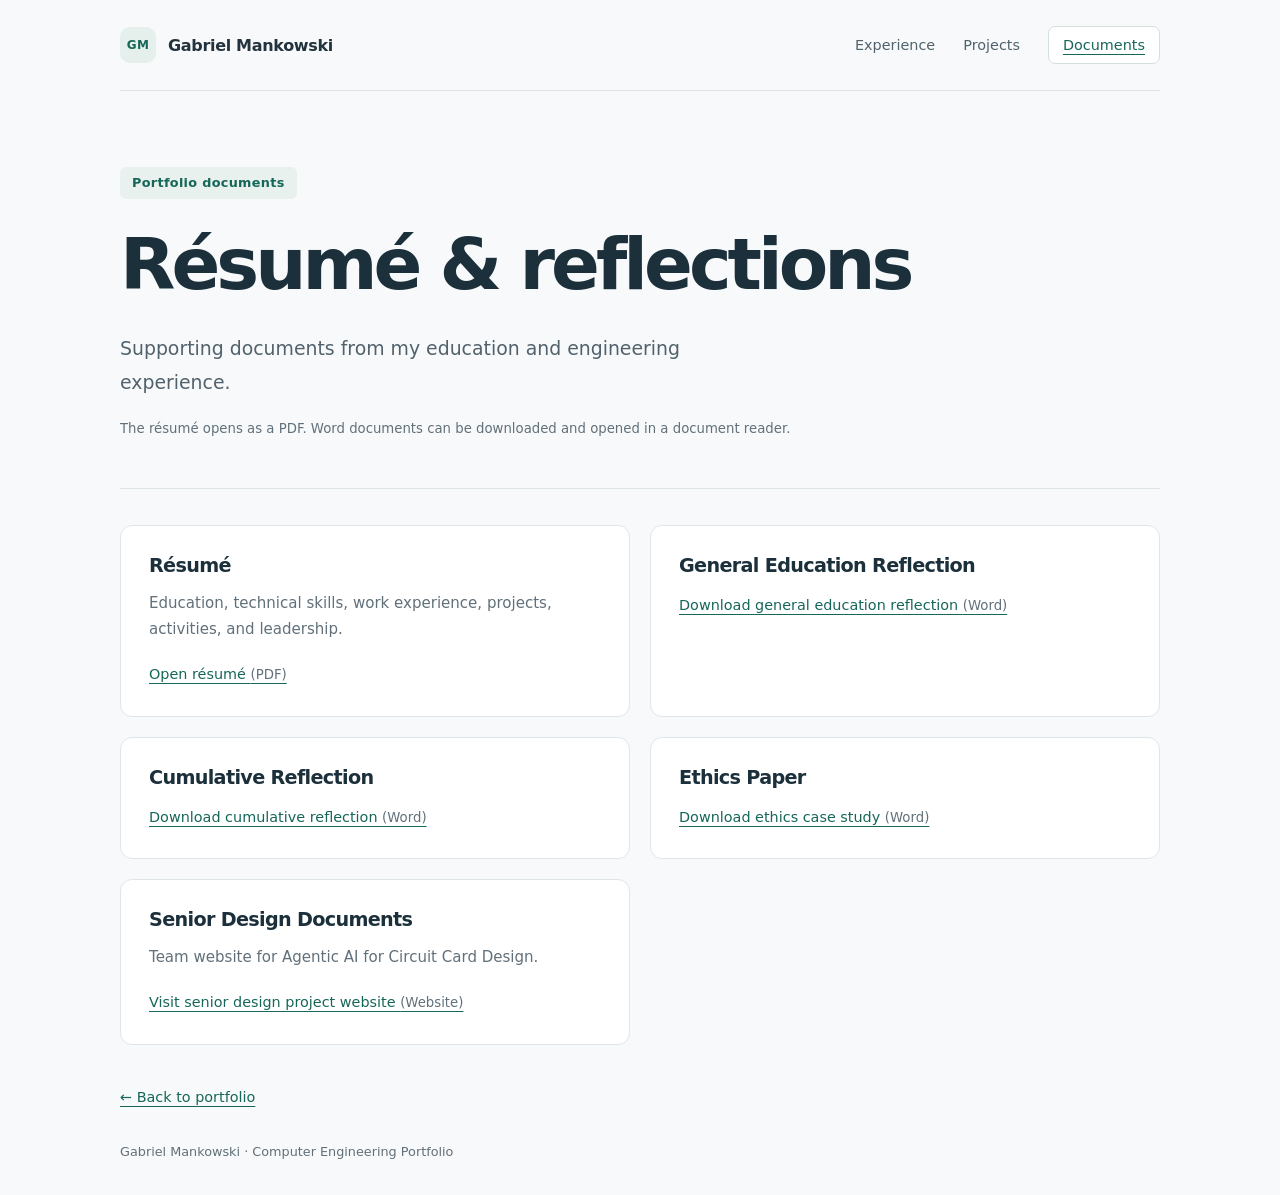
==== documents.html @ 1ad12d98 "initial website" ====
<!doctype html>
<html lang="en">
<head>
  <meta charset="utf-8">
  <meta name="viewport" content="width=device-width, initial-scale=1">
  <meta name="description" content="Gabriel Mankowski's résumé, portfolio reflections, and ethics paper.">
  <title>Documents | Gabriel Mankowski</title>
  <link rel="stylesheet" href="styles.css">
</head>
<body>
  <a class="skip-link" href="#main">Skip to content</a>
  <header class="site-header">
    <a class="site-name" href="index.html">Gabriel Mankowski</a>
    <nav aria-label="Main navigation">
      <a href="index.html#experience">Experience</a>
      <a href="index.html#projects">Projects</a>
      <a href="documents.html" aria-current="page">Documents</a>
    </nav>
  </header>
  <main id="main">
    <section class="intro" aria-labelledby="documents-heading">
      <p class="eyebrow">Portfolio documents</p>
      <h1 id="documents-heading">Résumé &amp; reflections</h1>
      <p class="lead">Supporting documents from my education and engineering experience.</p>
      <p class="note">The résumé opens as a PDF. Word documents can be downloaded and opened in a document reader.</p>
    </section>
    <section class="document-list" aria-label="Available documents">
      <article id="resume">
        <h2>Résumé</h2>
        <p>Education, technical skills, work experience, projects, activities, and leadership.</p>
        <a href="documents/Gabe%20Mankowski%20Resume.pdf">Open résumé <span class="file-type">(PDF)</span></a>
      </article>
      <article id="general-education">
        <h2>General Education Reflection</h2>
        <a href="documents/4940_GenEd_Reflection.docx" download>Download general education reflection <span class="file-type">(Word)</span></a>
      </article>
      <article id="cumulative-reflection">
        <h2>Cumulative Reflection</h2>
        <a href="documents/4940_Cumulative_Reflection.docx" download>Download cumulative reflection <span class="file-type">(Word)</span></a>
      </article>
      <article id="ethics">
        <h2>Ethics Paper</h2>
        <a href="documents/Final_Case_Study.docx" download>Download ethics case study <span class="file-type">(Word)</span></a>
      </article>
      <article id="senior-design">
        <h2>Senior Design Documents</h2>
        <p>Team website for Agentic AI for Circuit Card Design.</p>
        <a href="https://sdmay27-16.sd.ece.iastate.edu/">Visit senior design project website <span class="file-type">(Website)</span></a>
      </article>
    </section>
    <p class="back-link"><a href="index.html">← Back to portfolio</a></p>
  </main>
  <footer>Gabriel Mankowski · Computer Engineering Portfolio</footer>
</body>
</html>
---- styles.css ----
:root {
  color-scheme: light;
  font-family: "Segoe UI", system-ui, -apple-system, BlinkMacSystemFont, sans-serif;
  color: #23333e;
  background: #f7f9fa;
  line-height: 1.7;
  --accent: #166759;
  --muted: #61707a;
  --border: #dfe6e9;
}
* { box-sizing: border-box; }
body { margin: 0; }
a { color: var(--accent); text-underline-offset: 4px; }
a:hover { color: #0b463b; }
a:focus-visible { outline: 3px solid #278b79; outline-offset: 5px; }
.site-header, main, footer { width: min(100% - 64px, 1040px); margin-inline: auto; }
.site-header { display: flex; justify-content: space-between; align-items: center; gap: 24px; padding-block: 26px; border-bottom: 1px solid var(--border); }
.site-name { display: inline-flex; align-items: center; gap: 12px; color: #23333e; font-weight: 650; text-decoration: none; letter-spacing: -.02em; }
.site-name::before { content: "GM"; display: grid; place-items: center; width: 36px; height: 36px; border-radius: 10px; background: #e5efeb; color: var(--accent); font-size: .75rem; font-weight: 750; letter-spacing: .02em; }
nav { display: flex; align-items: center; flex-wrap: wrap; gap: 28px; font-size: .9rem; }
nav a { color: #52626c; text-decoration: none; }
nav a:last-child { border: 1px solid #d4dfde; border-radius: 7px; padding: 6px 14px; color: var(--accent); background: #fff; }
nav a:hover, nav a[aria-current="page"] { color: var(--accent); text-decoration: underline; }
section { padding-block: 48px; border-bottom: 1px solid var(--border); scroll-margin-top: 28px; }
.intro { padding-block: 76px 48px; }
h1, h2, h3 { line-height: 1.2; font-weight: 650; color: #1c303c; }
h1 { font-size: clamp(2.6rem, 6.5vw, 4.5rem); margin: 22px 0 24px; letter-spacing: -.055em; }
h2 { font-size: 1.85rem; margin: 0 0 28px; letter-spacing: -.035em; }
h3 { font-size: 1.35rem; margin: 0 0 8px; letter-spacing: -.025em; }
p { margin: 0 0 18px; }
p:last-child { margin-bottom: 0; }
.eyebrow { display: inline-block; color: var(--accent); background: #e8f1ed; padding: 5px 12px; border-radius: 6px; font-size: .8rem; font-weight: 600; letter-spacing: .025em; margin: 0; }
.lead { font-size: 1.18rem; max-width: 650px; line-height: 1.8; color: #52626c; }
.intro-actions { display: flex; align-items: center; flex-wrap: wrap; gap: 24px; margin-block: 30px; }
.button { display: inline-flex; align-items: center; gap: 24px; padding: 11px 20px; background: var(--accent); color: #fff; border-radius: 7px; text-decoration: none; font-size: .92rem; font-weight: 600; }
.button:hover { background: #0b463b; color: #fff; }
.text-link { font-size: .92rem; font-weight: 600; text-decoration: none; }
.text-link:hover { text-decoration: underline; }
.contact { display: flex; flex-wrap: wrap; gap: 8px 24px; color: var(--muted); font-size: .85rem; }
.contact a { color: var(--muted); text-decoration: none; }
.contact a:hover { text-decoration: underline; }
.goals { display: grid; grid-template-columns: 1fr 2fr; gap: 40px; }
.goals h2 { max-width: 220px; }
.goals p { margin: 0; color: #52626c; }
#projects { display: grid; grid-template-columns: repeat(2, minmax(0, 1fr)); gap: 22px; }
#projects > h2 { grid-column: 1 / -1; margin-bottom: 4px; }
#projects article { padding: 30px; background: #fff; border: 1px solid var(--border); border-radius: 12px; box-shadow: 0 3px 12px #23333e04; }
#projects .senior-design { grid-column: 1 / -1; background: #edf3f1; border-color: #d8e5df; padding: 30px; }
.senior-design > p:not(.project-label) { max-width: 850px; }
.senior-design dl { border-color: #d8e5df; }
.project-label { font-size: .72rem; font-weight: 700; text-transform: uppercase; letter-spacing: .1em; color: var(--accent); margin-bottom: 16px; }
.date, .note, .file-type { color: var(--muted); font-size: .83rem; }
#projects article > p:not(.project-label):not(.date):not(.note) { font-size: .94rem; }
dl { margin: 22px 0 0; padding-top: 18px; border-top: 1px solid #e9edef; font-size: .9rem; }
dt { color: #23333e; font-size: .78rem; font-weight: 700; margin-top: 16px; }
dt:first-child { margin-top: 0; }
dd { color: #61707a; margin: 4px 0 0; }
#experience article { position: relative; border-left: 2px solid #d8e5df; margin-left: 5px; padding: 0 0 36px 28px; }
#experience article::before { content: ""; position: absolute; width: 10px; height: 10px; border-radius: 50%; top: 8px; left: -6px; background: var(--accent); border: 2px solid #f7f9fa; }
#experience article:last-child { padding-bottom: 0; }
#experience article p { max-width: 820px; color: #52626c; }
#experience article .date { color: var(--muted); }
.documents-callout { background: #eaf1ef; border: 1px solid #d8e5df; border-radius: 12px; margin-top: 40px; padding: 32px; }
.documents-callout h2 { margin-bottom: 12px; }
.documents-callout p { color: #52626c; }
.documents-callout > a { font-weight: 600; font-size: .92rem; }
.document-list { display: grid; grid-template-columns: repeat(2, minmax(0, 1fr)); gap: 20px; border: 0; padding-block: 36px 12px; }
.document-list article { background: #fff; border: 1px solid var(--border); border-radius: 12px; padding: 28px; scroll-margin-top: 20px; }
.document-list h2 { font-size: 1.2rem; margin-bottom: 14px; }
.document-list p { color: var(--muted); font-size: .94rem; }
.document-list a { font-size: .9rem; }
.back-link { margin-block: 28px; font-size: .9rem; }
footer { padding-block: 32px; color: var(--muted); font-size: .8rem; }
.skip-link { position: absolute; top: -100px; left: 20px; padding: 10px 15px; background: white; z-index: 1; }
.skip-link:focus { top: 10px; }
@media (min-width: 1000px) {
  #projects { grid-template-columns: repeat(6, minmax(0, 1fr)); }
  #projects article { grid-column: span 2; padding: 26px; }
  #projects .featured-project { grid-column: span 3; }
}
@media (max-width: 700px) {
  .site-header, main, footer { width: min(100% - 40px, 1040px); }
  .site-header { align-items: flex-start; flex-direction: column; gap: 18px; padding-block: 20px; }
  nav { gap: 24px; }
  .intro { padding-block: 48px 32px; }
  .eyebrow { font-size: .72rem; }
  .lead { font-size: 1.05rem; }
  section { padding-block: 32px; }
  .goals { grid-template-columns: 1fr; gap: 0; }
  .goals h2 { max-width: none; margin-bottom: 18px; }
  #projects, .document-list { grid-template-columns: 1fr; }
  #projects article, #projects .senior-design, .document-list article { padding: 24px; }
  h2 { font-size: 1.6rem; }
  .documents-callout { padding: 24px; margin-top: 30px; }
}
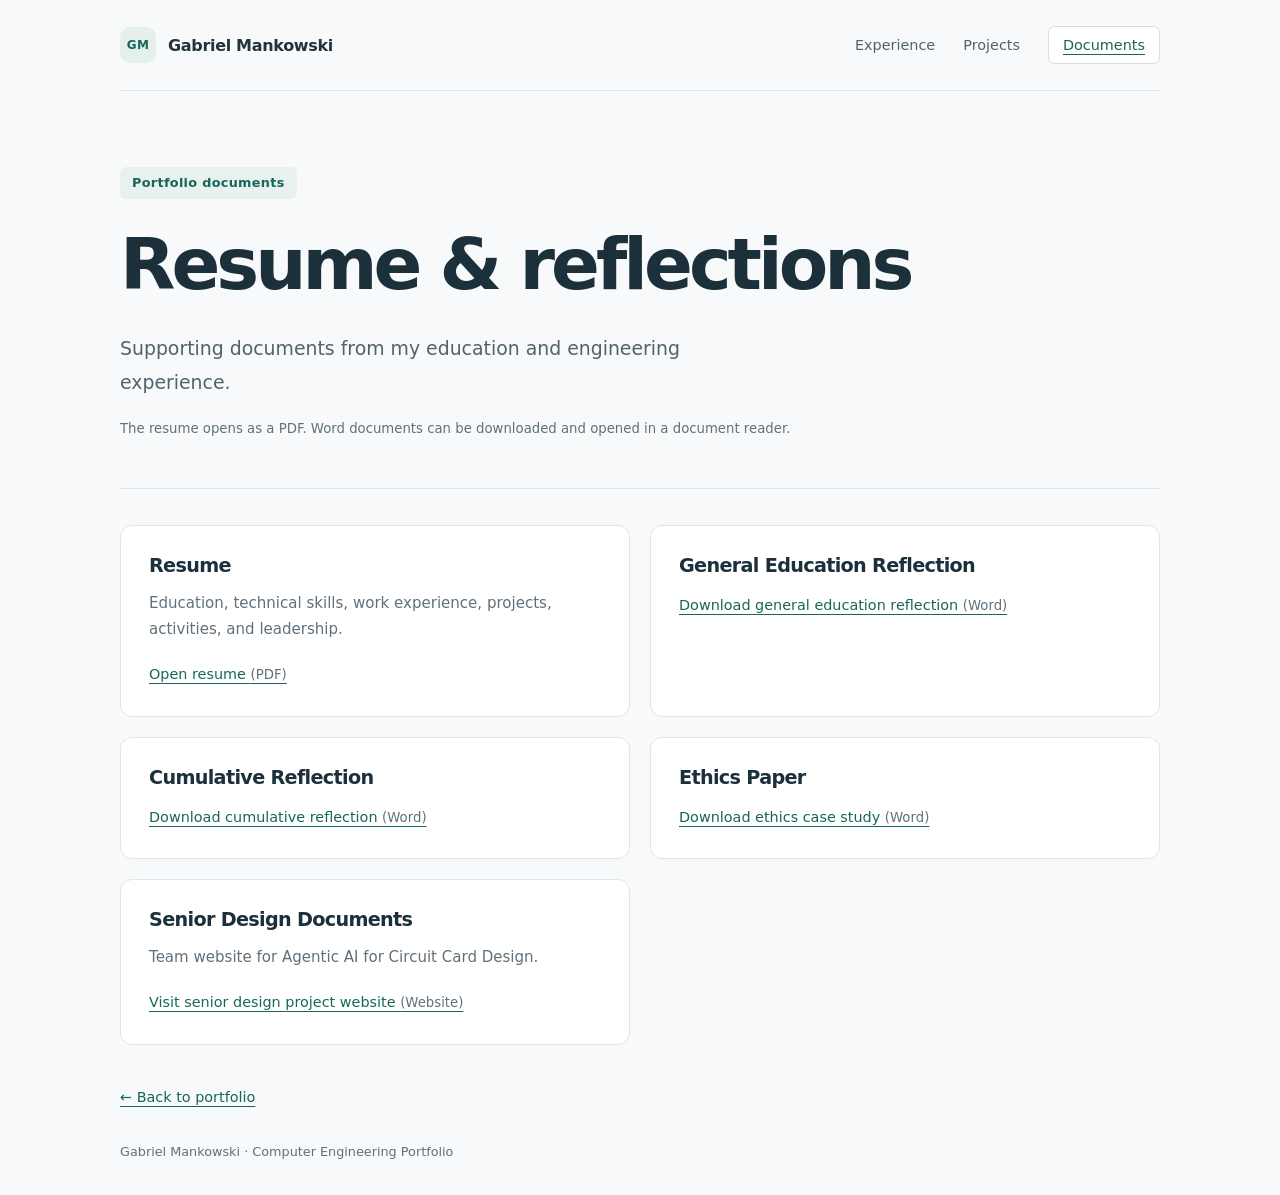
==== commit d12fa742: "updated text" ====
--- a/documents.html
+++ b/documents.html
@@ -3,7 +3,7 @@
 <head>
   <meta charset="utf-8">
   <meta name="viewport" content="width=device-width, initial-scale=1">
-  <meta name="description" content="Gabriel Mankowski's résumé, portfolio reflections, and ethics paper.">
+  <meta name="description" content="Gabriel Mankowski's resume, portfolio reflections, and ethics paper.">
   <title>Documents | Gabriel Mankowski</title>
   <link rel="stylesheet" href="styles.css">
 </head>
@@ -20,15 +20,15 @@
   <main id="main">
     <section class="intro" aria-labelledby="documents-heading">
       <p class="eyebrow">Portfolio documents</p>
-      <h1 id="documents-heading">Résumé &amp; reflections</h1>
+      <h1 id="documents-heading">Resume &amp; reflections</h1>
       <p class="lead">Supporting documents from my education and engineering experience.</p>
-      <p class="note">The résumé opens as a PDF. Word documents can be downloaded and opened in a document reader.</p>
+      <p class="note">The resume opens as a PDF. Word documents can be downloaded and opened in a document reader.</p>
     </section>
     <section class="document-list" aria-label="Available documents">
       <article id="resume">
-        <h2>Résumé</h2>
+        <h2>Resume</h2>
         <p>Education, technical skills, work experience, projects, activities, and leadership.</p>
-        <a href="documents/Gabe%20Mankowski%20Resume.pdf">Open résumé <span class="file-type">(PDF)</span></a>
+        <a href="documents/Gabe%20Mankowski%20Resume.pdf">Open resume <span class="file-type">(PDF)</span></a>
       </article>
       <article id="general-education">
         <h2>General Education Reflection</h2>
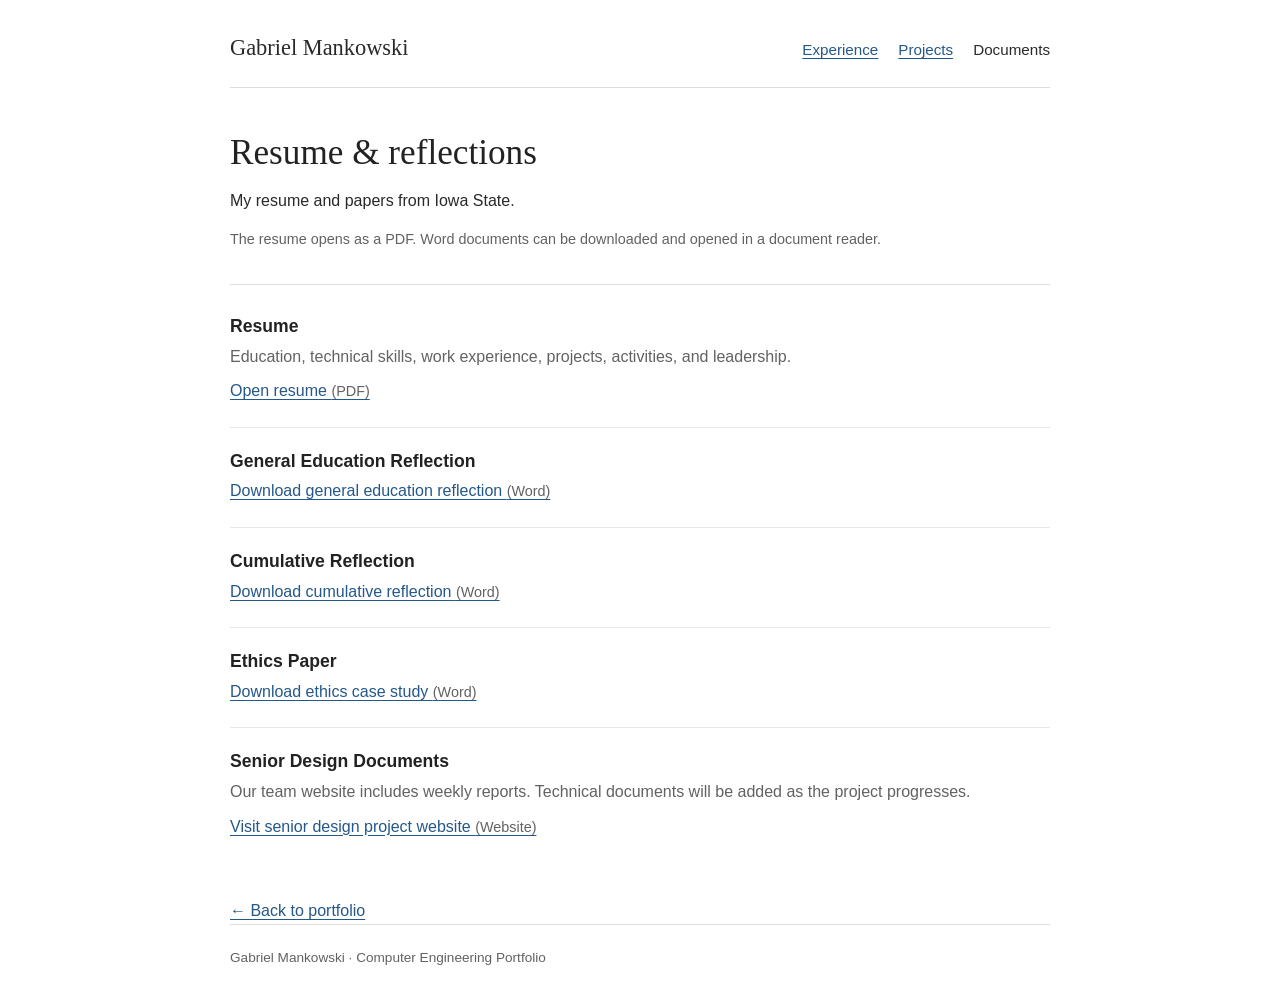
==== commit 4f4a51c7: "updated design" ====
--- a/documents.html
+++ b/documents.html
@@ -19,9 +19,8 @@
   </header>
   <main id="main">
     <section class="intro" aria-labelledby="documents-heading">
-      <p class="eyebrow">Portfolio documents</p>
       <h1 id="documents-heading">Resume &amp; reflections</h1>
-      <p class="lead">Supporting documents from my education and engineering experience.</p>
+      <p>My resume and papers from Iowa State.</p>
       <p class="note">The resume opens as a PDF. Word documents can be downloaded and opened in a document reader.</p>
     </section>
     <section class="document-list" aria-label="Available documents">
@@ -44,7 +43,7 @@
       </article>
       <article id="senior-design">
         <h2>Senior Design Documents</h2>
-        <p>Team website for Agentic AI for Circuit Card Design.</p>
+        <p>Our team website includes weekly reports. Technical documents will be added as the project progresses.</p>
         <a href="https://sdmay27-16.sd.ece.iastate.edu/">Visit senior design project website <span class="file-type">(Website)</span></a>
       </article>
     </section>
--- a/styles.css
+++ b/styles.css
@@ -1,95 +1,76 @@
 :root {
   color-scheme: light;
-  font-family: "Segoe UI", system-ui, -apple-system, BlinkMacSystemFont, sans-serif;
-  color: #23333e;
-  background: #f7f9fa;
-  line-height: 1.7;
-  --accent: #166759;
-  --muted: #61707a;
-  --border: #dfe6e9;
+  font-family: Arial, Helvetica, sans-serif;
+  color: #292929;
+  background: #fff;
+  line-height: 1.65;
+  --accent: #24588a;
+  --muted: #626262;
+  --border: #ddd;
 }
+
 * { box-sizing: border-box; }
 body { margin: 0; }
-a { color: var(--accent); text-underline-offset: 4px; }
-a:hover { color: #0b463b; }
-a:focus-visible { outline: 3px solid #278b79; outline-offset: 5px; }
-.site-header, main, footer { width: min(100% - 64px, 1040px); margin-inline: auto; }
-.site-header { display: flex; justify-content: space-between; align-items: center; gap: 24px; padding-block: 26px; border-bottom: 1px solid var(--border); }
-.site-name { display: inline-flex; align-items: center; gap: 12px; color: #23333e; font-weight: 650; text-decoration: none; letter-spacing: -.02em; }
-.site-name::before { content: "GM"; display: grid; place-items: center; width: 36px; height: 36px; border-radius: 10px; background: #e5efeb; color: var(--accent); font-size: .75rem; font-weight: 750; letter-spacing: .02em; }
-nav { display: flex; align-items: center; flex-wrap: wrap; gap: 28px; font-size: .9rem; }
-nav a { color: #52626c; text-decoration: none; }
-nav a:last-child { border: 1px solid #d4dfde; border-radius: 7px; padding: 6px 14px; color: var(--accent); background: #fff; }
-nav a:hover, nav a[aria-current="page"] { color: var(--accent); text-decoration: underline; }
-section { padding-block: 48px; border-bottom: 1px solid var(--border); scroll-margin-top: 28px; }
-.intro { padding-block: 76px 48px; }
-h1, h2, h3 { line-height: 1.2; font-weight: 650; color: #1c303c; }
-h1 { font-size: clamp(2.6rem, 6.5vw, 4.5rem); margin: 22px 0 24px; letter-spacing: -.055em; }
-h2 { font-size: 1.85rem; margin: 0 0 28px; letter-spacing: -.035em; }
-h3 { font-size: 1.35rem; margin: 0 0 8px; letter-spacing: -.025em; }
-p { margin: 0 0 18px; }
+a { color: var(--accent); text-underline-offset: 3px; }
+a:hover { color: #163a5d; }
+a:focus-visible { outline: 2px solid var(--accent); outline-offset: 4px; }
+.site-header, main, footer { width: min(100% - 48px, 820px); margin-inline: auto; }
+.site-header {
+  display: flex;
+  justify-content: space-between;
+  align-items: baseline;
+  flex-wrap: wrap;
+  gap: 12px 24px;
+  padding-block: 30px 20px;
+  border-bottom: 1px solid var(--border);
+}
+.site-name {
+  font-family: Georgia, "Times New Roman", serif;
+  font-size: 1.4rem;
+  color: #292929;
+  text-decoration: none;
+}
+nav { display: flex; flex-wrap: wrap; gap: 20px; font-size: .95rem; }
+nav a[aria-current="page"] { color: #292929; text-decoration: none; }
+section { padding-block: 32px; scroll-margin-top: 24px; }
+main > section + section { border-top: 1px solid var(--border); }
+.intro { padding-block: 42px 32px; }
+h1, h2, h3 { line-height: 1.3; color: #222; }
+h1 { font-family: Georgia, "Times New Roman", serif; font-size: 2.2rem; font-weight: normal; margin: 0 0 12px; }
+h2 { font-size: 1.4rem; margin: 0 0 20px; }
+h3 { font-size: 1.1rem; margin: 0 0 6px; }
+p { margin: 0 0 14px; }
 p:last-child { margin-bottom: 0; }
-.eyebrow { display: inline-block; color: var(--accent); background: #e8f1ed; padding: 5px 12px; border-radius: 6px; font-size: .8rem; font-weight: 600; letter-spacing: .025em; margin: 0; }
-.lead { font-size: 1.18rem; max-width: 650px; line-height: 1.8; color: #52626c; }
-.intro-actions { display: flex; align-items: center; flex-wrap: wrap; gap: 24px; margin-block: 30px; }
-.button { display: inline-flex; align-items: center; gap: 24px; padding: 11px 20px; background: var(--accent); color: #fff; border-radius: 7px; text-decoration: none; font-size: .92rem; font-weight: 600; }
-.button:hover { background: #0b463b; color: #fff; }
-.text-link { font-size: .92rem; font-weight: 600; text-decoration: none; }
-.text-link:hover { text-decoration: underline; }
-.contact { display: flex; flex-wrap: wrap; gap: 8px 24px; color: var(--muted); font-size: .85rem; }
-.contact a { color: var(--muted); text-decoration: none; }
-.contact a:hover { text-decoration: underline; }
-.goals { display: grid; grid-template-columns: 1fr 2fr; gap: 40px; }
-.goals h2 { max-width: 220px; }
-.goals p { margin: 0; color: #52626c; }
-#projects { display: grid; grid-template-columns: repeat(2, minmax(0, 1fr)); gap: 22px; }
-#projects > h2 { grid-column: 1 / -1; margin-bottom: 4px; }
-#projects article { padding: 30px; background: #fff; border: 1px solid var(--border); border-radius: 12px; box-shadow: 0 3px 12px #23333e04; }
-#projects .senior-design { grid-column: 1 / -1; background: #edf3f1; border-color: #d8e5df; padding: 30px; }
-.senior-design > p:not(.project-label) { max-width: 850px; }
-.senior-design dl { border-color: #d8e5df; }
-.project-label { font-size: .72rem; font-weight: 700; text-transform: uppercase; letter-spacing: .1em; color: var(--accent); margin-bottom: 16px; }
-.date, .note, .file-type { color: var(--muted); font-size: .83rem; }
-#projects article > p:not(.project-label):not(.date):not(.note) { font-size: .94rem; }
-dl { margin: 22px 0 0; padding-top: 18px; border-top: 1px solid #e9edef; font-size: .9rem; }
-dt { color: #23333e; font-size: .78rem; font-weight: 700; margin-top: 16px; }
-dt:first-child { margin-top: 0; }
-dd { color: #61707a; margin: 4px 0 0; }
-#experience article { position: relative; border-left: 2px solid #d8e5df; margin-left: 5px; padding: 0 0 36px 28px; }
-#experience article::before { content: ""; position: absolute; width: 10px; height: 10px; border-radius: 50%; top: 8px; left: -6px; background: var(--accent); border: 2px solid #f7f9fa; }
-#experience article:last-child { padding-bottom: 0; }
-#experience article p { max-width: 820px; color: #52626c; }
-#experience article .date { color: var(--muted); }
-.documents-callout { background: #eaf1ef; border: 1px solid #d8e5df; border-radius: 12px; margin-top: 40px; padding: 32px; }
-.documents-callout h2 { margin-bottom: 12px; }
-.documents-callout p { color: #52626c; }
-.documents-callout > a { font-weight: 600; font-size: .92rem; }
-.document-list { display: grid; grid-template-columns: repeat(2, minmax(0, 1fr)); gap: 20px; border: 0; padding-block: 36px 12px; }
-.document-list article { background: #fff; border: 1px solid var(--border); border-radius: 12px; padding: 28px; scroll-margin-top: 20px; }
-.document-list h2 { font-size: 1.2rem; margin-bottom: 14px; }
-.document-list p { color: var(--muted); font-size: .94rem; }
-.document-list a { font-size: .9rem; }
-.back-link { margin-block: 28px; font-size: .9rem; }
-footer { padding-block: 32px; color: var(--muted); font-size: .8rem; }
+.intro .education { color: var(--muted); margin-bottom: 18px; }
+.intro-links { display: flex; flex-wrap: wrap; gap: 20px; margin-block: 20px; }
+.contact { display: flex; flex-wrap: wrap; gap: 4px 20px; font-size: .9rem; }
+.contact span { color: var(--muted); }
+.goals p { max-width: 76ch; }
+#projects article + article { border-top: 1px solid #e8e8e8; margin-top: 30px; padding-top: 26px; }
+.project-label, .date, .note, .file-type { color: var(--muted); font-size: .9rem; }
+.project-label { margin-bottom: 6px; }
+.date { margin-bottom: 12px; }
+dl { display: grid; grid-template-columns: 170px minmax(0, 1fr); gap: 10px 20px; margin: 18px 0 0; font-size: .95rem; }
+dt { font-weight: bold; }
+dd { margin: 0; }
+#experience article + article { margin-top: 28px; }
+.document-list { padding-top: 8px; }
+.document-list article { padding-block: 22px; scroll-margin-top: 24px; }
+.document-list article + article { border-top: 1px solid #e8e8e8; }
+.document-list h2 { font-size: 1.1rem; margin-bottom: 6px; }
+.document-list p { color: var(--muted); margin-bottom: 8px; }
+.back-link { margin-block: 4px 24px; }
+footer { border-top: 1px solid var(--border); padding-block: 22px 32px; color: var(--muted); font-size: .85rem; }
 .skip-link { position: absolute; top: -100px; left: 20px; padding: 10px 15px; background: white; z-index: 1; }
 .skip-link:focus { top: 10px; }
-@media (min-width: 1000px) {
-  #projects { grid-template-columns: repeat(6, minmax(0, 1fr)); }
-  #projects article { grid-column: span 2; padding: 26px; }
-  #projects .featured-project { grid-column: span 3; }
+
+@media (max-width: 600px) {
+  .site-header, main, footer { width: calc(100% - 36px); }
+  .site-header { flex-direction: column; align-items: flex-start; padding-top: 22px; }
+  .intro { padding-top: 30px; }
+  h1 { font-size: 1.9rem; }
+  section { padding-block: 26px; }
+  dl { grid-template-columns: 1fr; gap: 4px; }
+  dd + dt { margin-top: 10px; }
+  .contact { flex-direction: column; }
 }
-@media (max-width: 700px) {
-  .site-header, main, footer { width: min(100% - 40px, 1040px); }
-  .site-header { align-items: flex-start; flex-direction: column; gap: 18px; padding-block: 20px; }
-  nav { gap: 24px; }
-  .intro { padding-block: 48px 32px; }
-  .eyebrow { font-size: .72rem; }
-  .lead { font-size: 1.05rem; }
-  section { padding-block: 32px; }
-  .goals { grid-template-columns: 1fr; gap: 0; }
-  .goals h2 { max-width: none; margin-bottom: 18px; }
-  #projects, .document-list { grid-template-columns: 1fr; }
-  #projects article, #projects .senior-design, .document-list article { padding: 24px; }
-  h2 { font-size: 1.6rem; }
-  .documents-callout { padding: 24px; margin-top: 30px; }
-}
